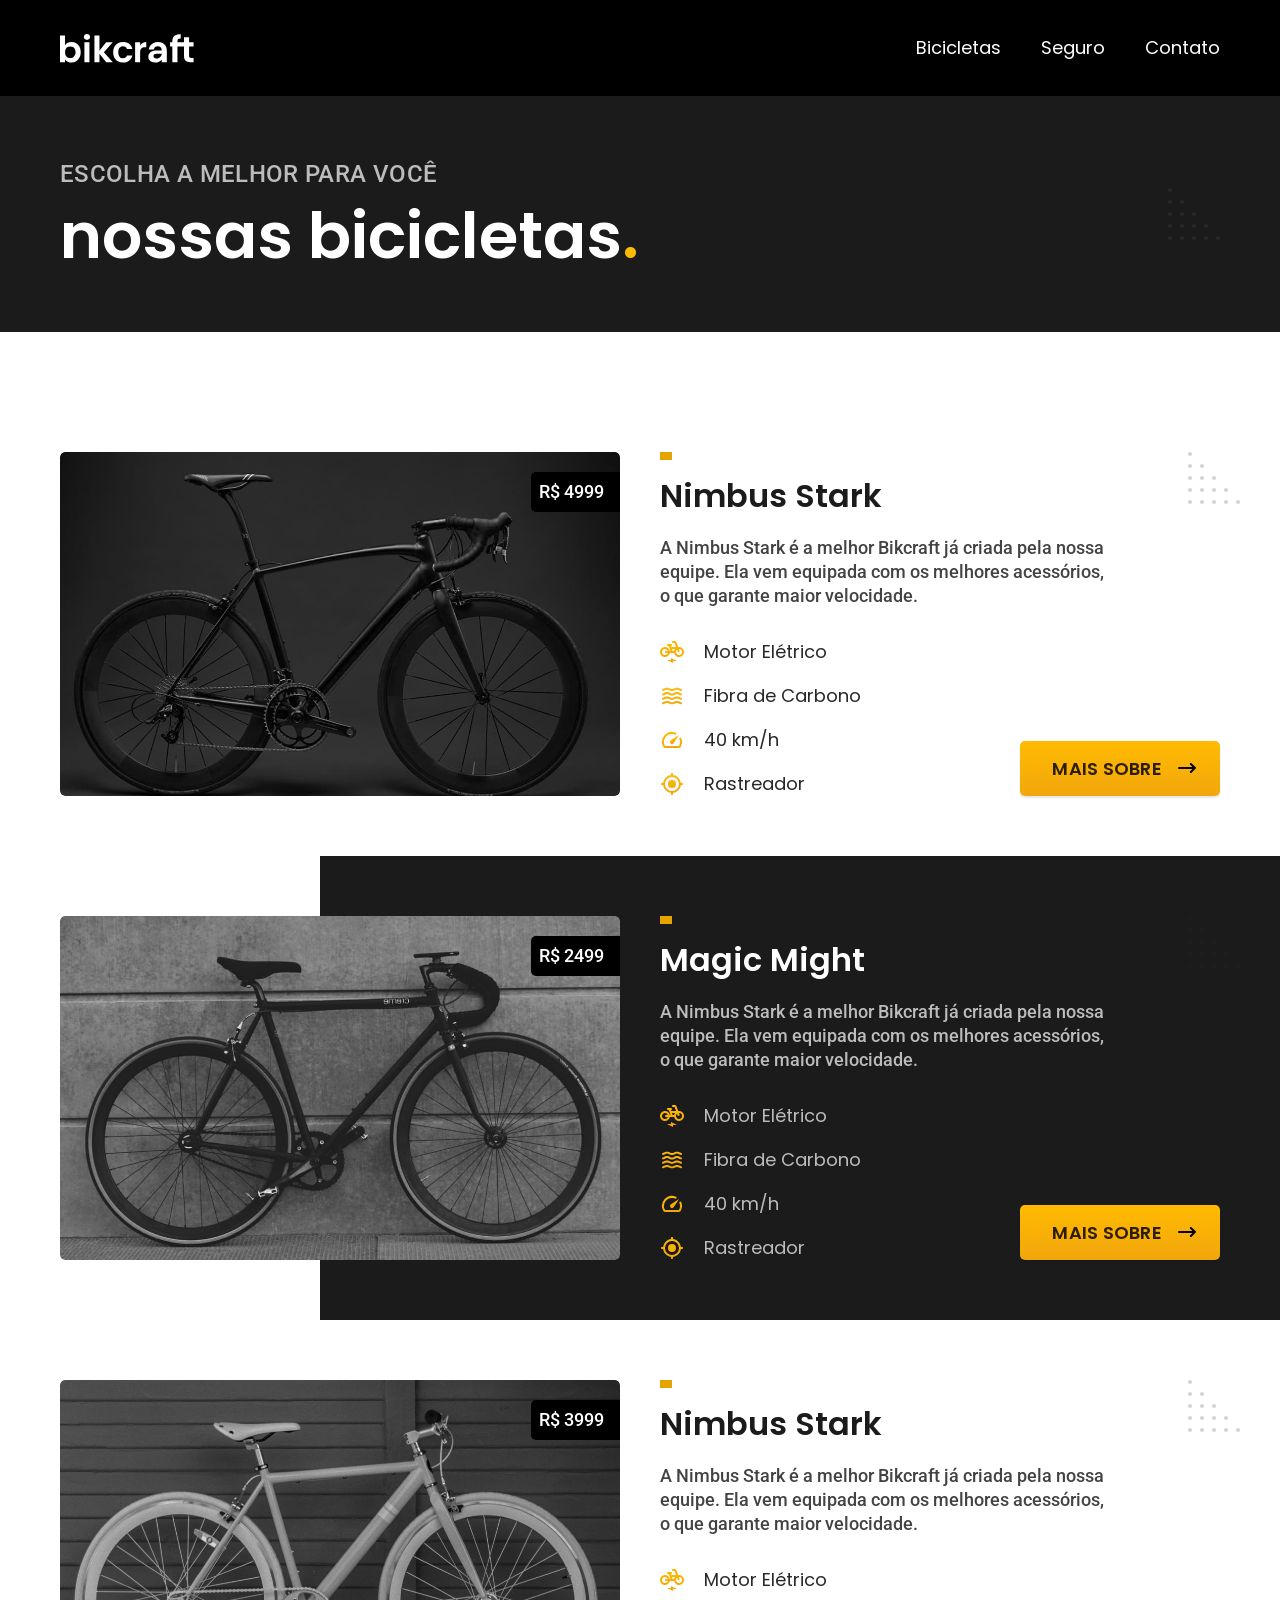
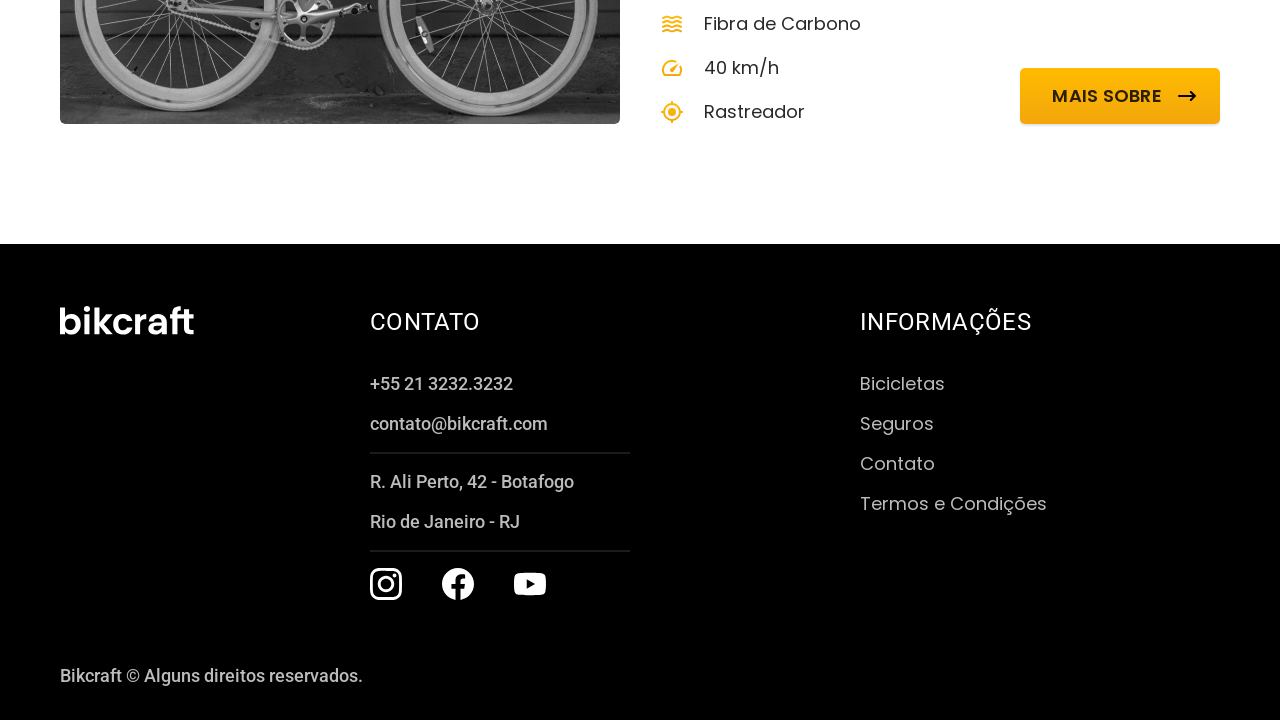
==== bicicletas.html @ 4526b9ba "feat: inicia a construcao da pagina interna das bicicletas" ====
<!DOCTYPE html>
<html lang="pt-br">

<head>
  <meta charset="UTF-8">
  <meta name="viewport" content="width=device-width, initial-scale=1.0">

  <title>Bicicletas | Bikcraft</title>
  <meta name="description" content="Confira nossa seleção de bicicletas de alta qualidade.">

  <link rel="shortcut icon" href="favicon.svg" type="image/svg+xml">
  <link rel="stylesheet" href="./css/style.css">
  <link rel="preconnect" href="https://fonts.googleapis.com">
  <link rel="preconnect" href="https://fonts.gstatic.com" crossorigin>
  <link href="https://fonts.googleapis.com/css2?family=Merriweather:ital,opsz,wght@1,18..144,700&family=Poppins:wght@400;600&family=Roboto:ital,wght@0,100..900;1,100..900&display=swap" rel="stylesheet">

<body>

  <header class="header__bg bg-c12" id="header">
    <div class="header__container">

      <a href="./" aria-label="Página inicial da Bikcraft">
        <img src="./img/bikcraft.svg" alt="Logo Bikcraft">
      </a>

      <nav aria-label="Principal">
        <ul class="header__menu font-1-m cor-0">
          <li><a href="./bicicletas.html">Bicicletas</a></li>
          <li><a href="./seguro.html">Seguro</a></li>
          <li><a href="./contato.html">Contato</a></li>
        </ul>

      </nav>
    </div>
  </header>

  <main>

    <div class="titulo__bg">
      <div class="titulo container">
        <p class="font-2-l-b uppercase cor-5">escolha a melhor para você</p>
        <h1 class="font-1-xxl cor-0">nossas bicicletas<span class="cor-p1">.</span></h1>
      </div>
    </div>

    <section id="bicicletas" class="bicicletas">
      <ul class="bicicletas__lista font-2-m cor-8">

        <li class="bike-card">
          <div class="bike-card__container container">
            <div class="bike-card__img">
              <img src="./img/bicicletas/originais/nimbus.jpg" alt="Bicicleta Nimbus Preta">
              <span class="bike-card__preco font-2-m cor-0">R$ 4999</span>
            </div>

            <div class="bike-card__info">
              <h2 class="font-1-xl cor-11">Nimbus Stark</h2>
              <p>A Nimbus Stark é a melhor Bikcraft já criada pela nossa equipe. Ela vem equipada com os melhores acessórios, o que garante maior velocidade.</p>

              <div class="bike-card__bottom">

                <ul class="bike-card__lista font-1-m cor-10">
                  <li><img src="./img/icones/eletrica.svg" alt="">Motor Elétrico</li>
                  <li><img src="./img/icones/carbono.svg" alt="">Fibra de Carbono</li>
                  <li><img src="./img/icones/velocidade.svg" alt="">40 km/h</li>
                  <li><img src="./img/icones/rastreador.svg" alt="">Rastreador</li>
                </ul>

                <a class="btn" href="./bicicletas/nimbus.html">Mais sobre</a>

              </div>
            </div>
          </div>
        </li>

        <li class="bike-card">
          <div class="bike-card__container container">
            <div class="bike-card__img">
              <img src="./img/bicicletas/originais/magic.jpg" alt="Bicicleta Magic Might Preta">
              <span class="bike-card__preco font-2-m cor-0">R$ 2499</span>
            </div>

            <div class="bike-card__info">
              <h2 class="font-1-xl cor-11">Magic Might</h2>
              <p>A Nimbus Stark é a melhor Bikcraft já criada pela nossa equipe. Ela vem equipada com os melhores acessórios, o que garante maior velocidade.</p>

              <div class="bike-card__bottom">

                <ul class="bike-card__lista font-1-m cor-10">
                  <li><img src="./img/icones/eletrica.svg" alt="">Motor Elétrico</li>
                  <li><img src="./img/icones/carbono.svg" alt="">Fibra de Carbono</li>
                  <li><img src="./img/icones/velocidade.svg" alt="">40 km/h</li>
                  <li><img src="./img/icones/rastreador.svg" alt="">Rastreador</li>
                </ul>

                <a class="btn" href="./bicicletas/nimbus.html">Mais sobre</a>

              </div>
            </div>
          </div>
        </li>

        <li class="bike-card">
          <div class="bike-card__container container">
            <div class="bike-card__img">
              <img src="./img/bicicletas/originais/nebula.jpg" alt="Bicicleta Nebula Cosmic Branca">
              <span class="bike-card__preco font-2-m cor-0">R$ 3999</span>
            </div>

            <div class="bike-card__info">
              <h2 class="font-1-xl cor-11">Nimbus Stark</h2>
              <p>A Nimbus Stark é a melhor Bikcraft já criada pela nossa equipe. Ela vem equipada com os melhores acessórios, o que garante maior velocidade.</p>

              <div class="bike-card__bottom">

                <ul class="bike-card__lista font-1-m cor-10">
                  <li><img src="./img/icones/eletrica.svg" alt="">Motor Elétrico</li>
                  <li><img src="./img/icones/carbono.svg" alt="">Fibra de Carbono</li>
                  <li><img src="./img/icones/velocidade.svg" alt="">40 km/h</li>
                  <li><img src="./img/icones/rastreador.svg" alt="">Rastreador</li>
                </ul>

                <a class="btn" href="./bicicletas/nimbus.html">Mais sobre</a>

              </div>
            </div>
          </div>
        </li>

      </ul>
    </section>

  </main>



  <footer class="footer__bg bg-c12">
    <div class="footer__container container">
      <a href="#header"><img src="./img/bikcraft.svg" alt="Logo Bikcraft"></a>

      <div class="footer__contato">
        <h3 class="font-2-l uppercase cor-0">contato</h3>

        <ul class="footer__lista contato font-2-m cor-5">
          <li><a href="tel:+552132323232">+55 21 3232.3232</a></li>
          <li><a href="mailto:contato@bikcraft.com">contato@bikcraft.com</a></li>
          <li>R. Ali Perto, 42 - Botafogo</li>
          <li>Rio de Janeiro - RJ</li>
        </ul>

        <ul class="footer__lista redes">
          <li><a href="instagram.com" target="_blank"><img src="./img/redes/instagram-p 1.svg" alt="Perfil no Instagram"></a></li>

          <li><a href="facebook.com" target="_blank"><img src="./img/redes/facebook-p 1.svg" alt="Perfil no Facebook"></a></li>

          <li><a href="youtube.com" target="_blank"><img src="./img/redes/youtube-p 1.svg" alt="Canal do Youtube"></a></li>
        </ul>
      </div>

      <div class="footer__informacoes">
        <h3 class="font-2-l uppercase cor-0">informações</h3>

        <nav>
          <ul class="footer__lista font-1-m cor-5 ">
            <li><a href="./bicicletas.html" target="_blank">Bicicletas</a></li>
            <li><a href="./seguros.html" target="_blank">Seguros</a></li>
            <li><a href="./contato.html" target="_blank">Contato</a></li>
            <li><a href="./termos.html" target="_blank">Termos e Condições</a></li>
          </ul>
        </nav>

      </div>
    </div>

    <span class="footer__copyright container font-2-m cor-5">Bikcraft © Alguns direitos reservados.</span>

  </footer>
</body>
---- css/style.css ----
/* Global */
@import url(./global/global.css);
@import url(./utilidades/tipografia.css);
@import url(./utilidades/cores.css);

@import url(./global/header.css);
@import url(./global/footer.css);

/* Utilidades */
@import url(./utilidades/componentes.css);

/* Home */
@import url(./home/main.css);
@import url(./home/bicicletas-home.css);
@import url(./home/tecnologia.css);
@import url(./home/parceiros.css);
@import url(./home/depoimentos.css);
@import url(./home/seguros.css);

/* Termos */
@import url(./termos/termos.css);

/* Bicicletas */
@import url(./bicicletas/bicicletas.css);

/* Seguros */
@import url(./seguros/seguros.css);
@import url(./seguros/vantagens.css);
@import url(./seguros/perguntas.css);

/* Nimbus Stark */
@import url(./nimbus/nimbus.css);
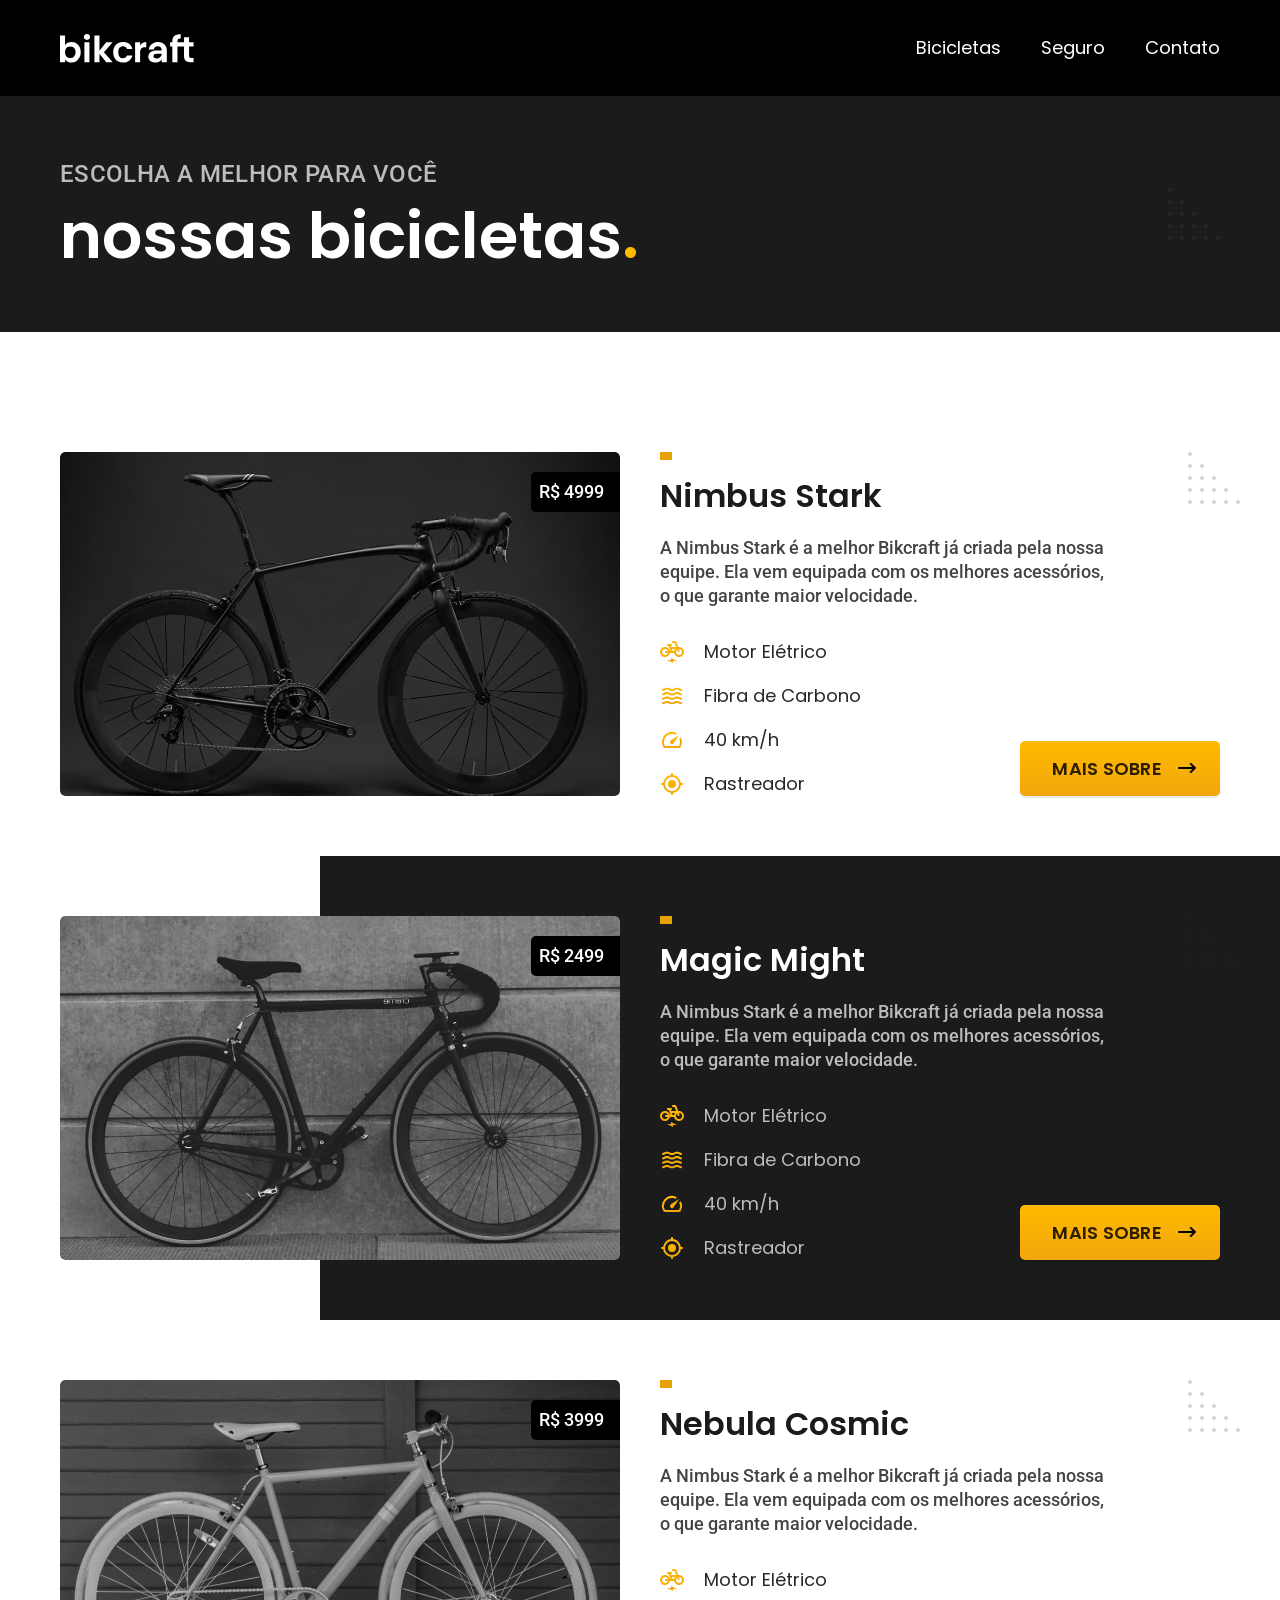
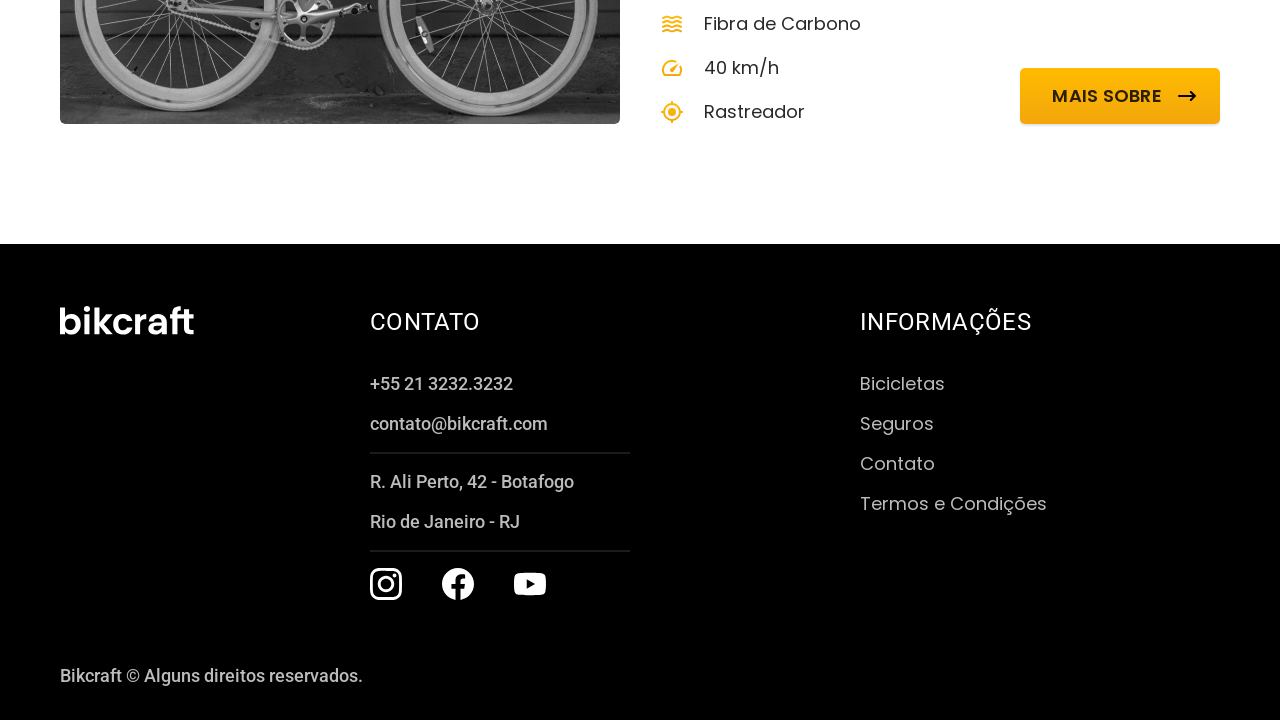
==== commit 102dd759: "fix: corrige pequenos erros de resposividade e caminhos nas paginas das bicicletas internas" ====
--- a/bicicletas.html
+++ b/bicicletas.html
@@ -93,7 +93,7 @@
                   <li><img src="./img/icones/rastreador.svg" alt="">Rastreador</li>
                 </ul>
 
-                <a class="btn" href="./bicicletas/nimbus.html">Mais sobre</a>
+                <a class="btn" href="./bicicletas/magic.html">Mais sobre</a>
 
               </div>
             </div>
@@ -108,7 +108,7 @@
             </div>
 
             <div class="bike-card__info">
-              <h2 class="font-1-xl cor-11">Nimbus Stark</h2>
+              <h2 class="font-1-xl cor-11">Nebula Cosmic</h2>
               <p>A Nimbus Stark é a melhor Bikcraft já criada pela nossa equipe. Ela vem equipada com os melhores acessórios, o que garante maior velocidade.</p>
 
               <div class="bike-card__bottom">
@@ -120,7 +120,7 @@
                   <li><img src="./img/icones/rastreador.svg" alt="">Rastreador</li>
                 </ul>
 
-                <a class="btn" href="./bicicletas/nimbus.html">Mais sobre</a>
+                <a class="btn" href="./bicicletas/nebula.html">Mais sobre</a>
 
               </div>
             </div>
--- a/css/style.css
+++ b/css/style.css
@@ -30,3 +30,5 @@
 
 /* Nimbus Stark */
 @import url(./nimbus/nimbus.css);
+@import url(./nimbus/escolha.css);
+@import url(./nimbus/seguro.css);
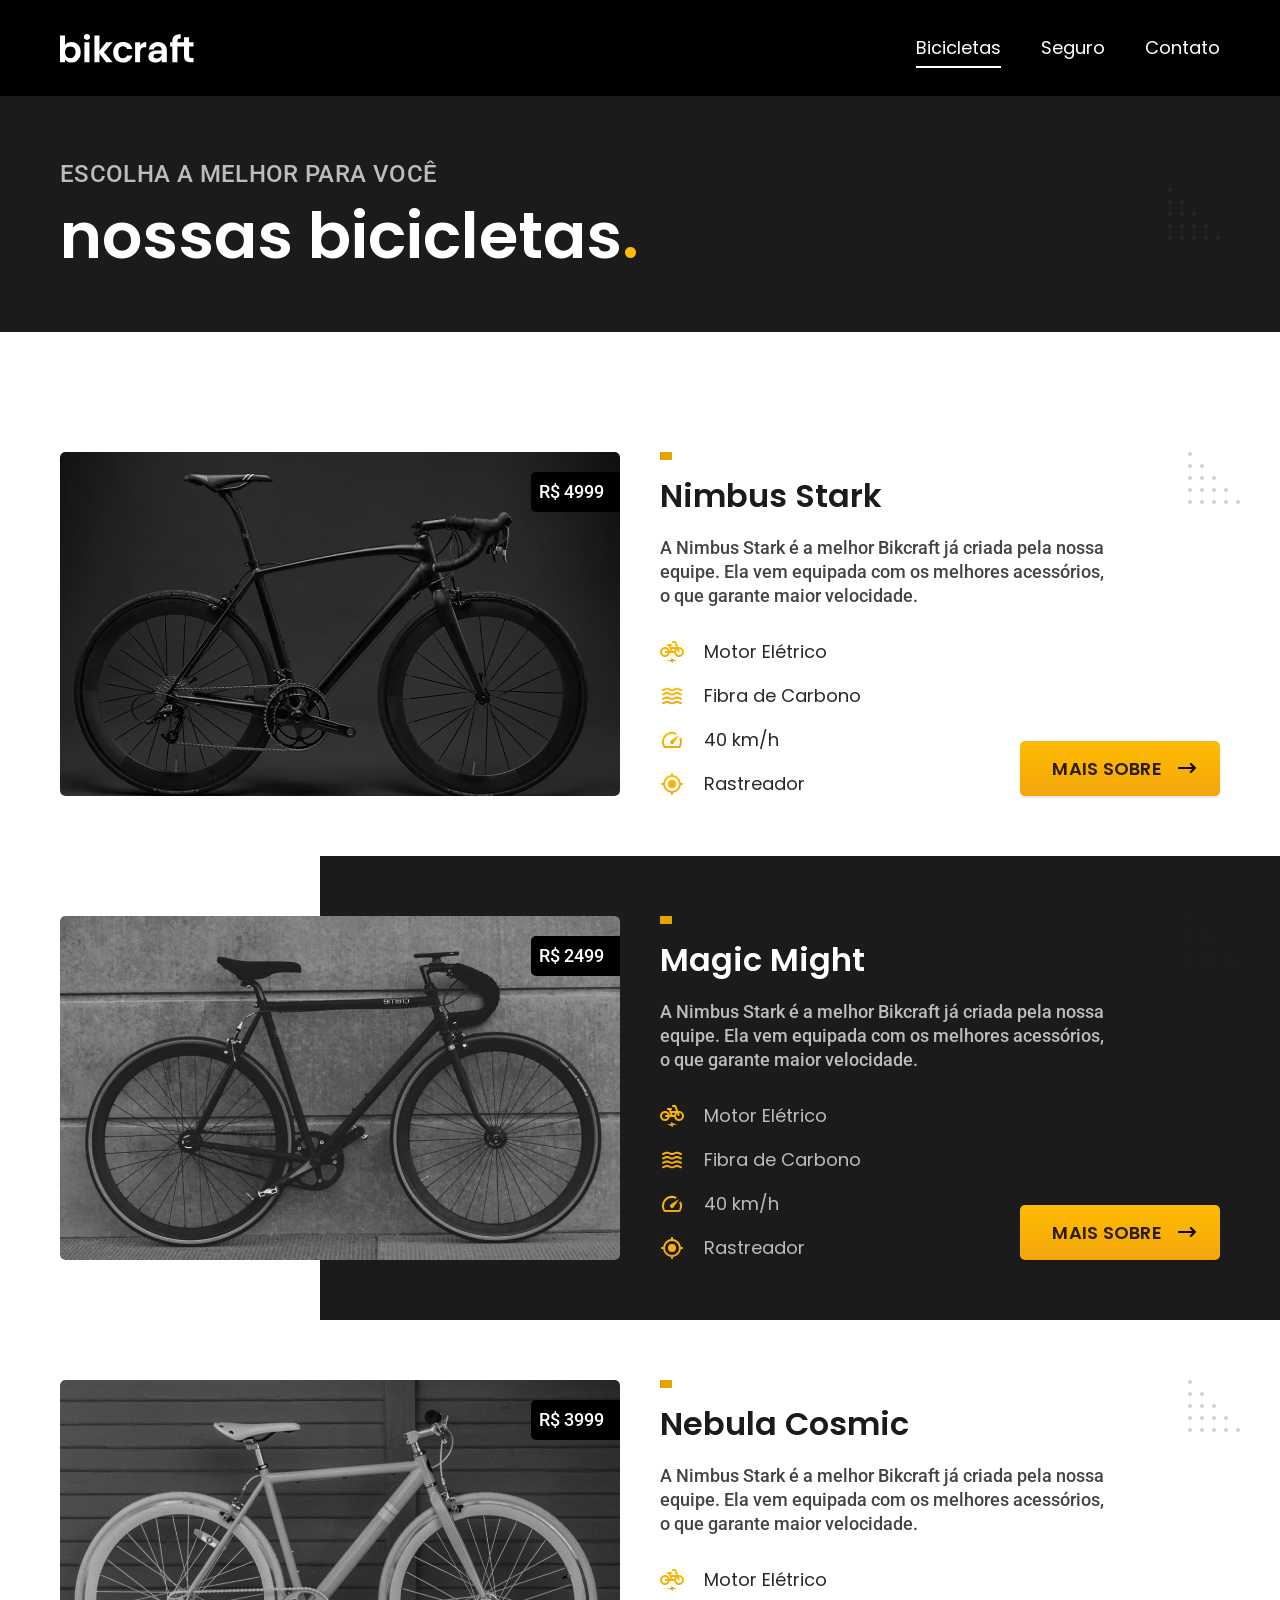
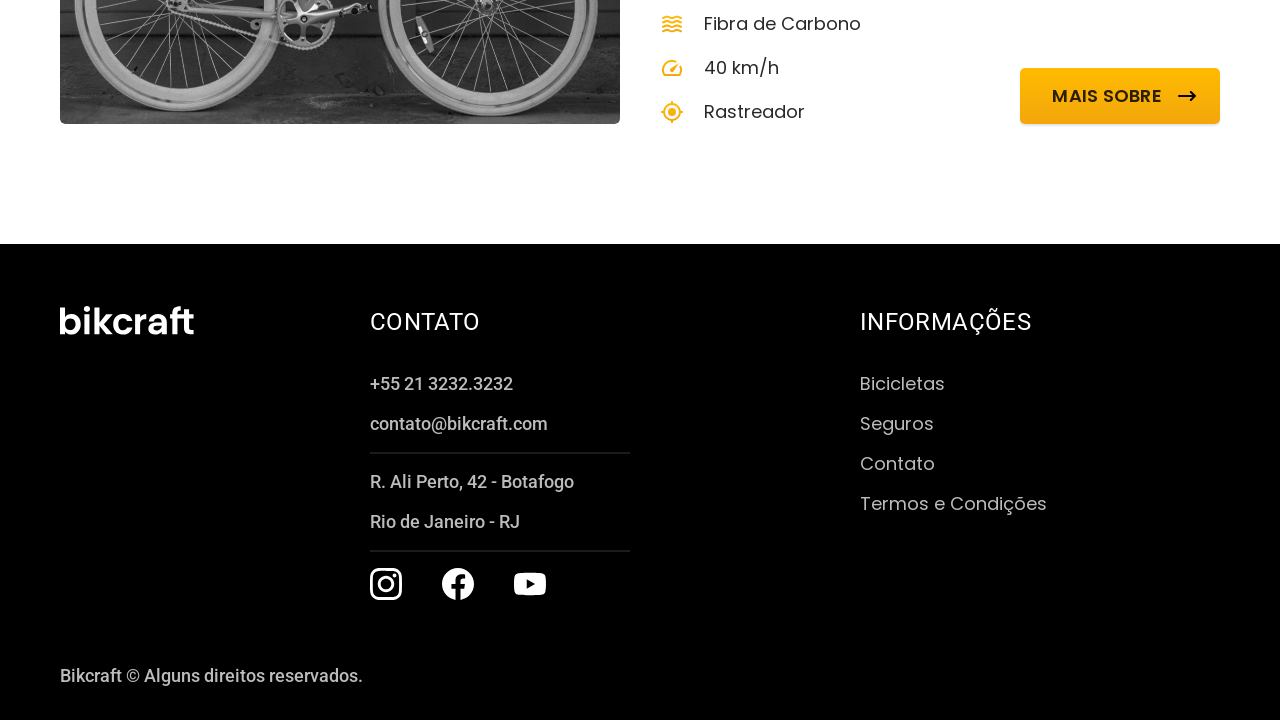
==== commit cc05bf2a: "fix/feat: corrige pequenos bugs de links e cria o js que marca a pagina atual no header" ====
--- a/bicicletas.html
+++ b/bicicletas.html
@@ -9,10 +9,13 @@
   <meta name="description" content="Confira nossa seleção de bicicletas de alta qualidade.">
 
   <link rel="shortcut icon" href="favicon.svg" type="image/svg+xml">
+  <link rel="preload" href="./css/style.css" as="style">
   <link rel="stylesheet" href="./css/style.css">
   <link rel="preconnect" href="https://fonts.googleapis.com">
   <link rel="preconnect" href="https://fonts.gstatic.com" crossorigin>
   <link href="https://fonts.googleapis.com/css2?family=Merriweather:ital,opsz,wght@1,18..144,700&family=Poppins:wght@400;600&family=Roboto:ital,wght@0,100..900;1,100..900&display=swap" rel="stylesheet">
+  <script src="./js/script.js" defer></script>
+</head>
 
 <body>
 
@@ -20,7 +23,7 @@
     <div class="header__container">
 
       <a href="./" aria-label="Página inicial da Bikcraft">
-        <img src="./img/bikcraft.svg" alt="Logo Bikcraft">
+        <img src="./img/bikcraft.svg" width="136" height="32" alt="Logo Bikcraft">
       </a>
 
       <nav aria-label="Principal">
@@ -49,7 +52,7 @@
         <li class="bike-card">
           <div class="bike-card__container container">
             <div class="bike-card__img">
-              <img src="./img/bicicletas/originais/nimbus.jpg" alt="Bicicleta Nimbus Preta">
+              <img src="./img/bicicletas/originais/nimbus.jpg" width="1120" height="680" alt="Bicicleta Nimbus Preta">
               <span class="bike-card__preco font-2-m cor-0">R$ 4999</span>
             </div>
 
@@ -60,10 +63,10 @@
               <div class="bike-card__bottom">
 
                 <ul class="bike-card__lista font-1-m cor-10">
-                  <li><img src="./img/icones/eletrica.svg" alt="">Motor Elétrico</li>
-                  <li><img src="./img/icones/carbono.svg" alt="">Fibra de Carbono</li>
-                  <li><img src="./img/icones/velocidade.svg" alt="">40 km/h</li>
-                  <li><img src="./img/icones/rastreador.svg" alt="">Rastreador</li>
+                  <li><img src="./img/icones/eletrica.svg" width="32" height="32" alt="">Motor Elétrico</li>
+                  <li><img src="./img/icones/carbono.svg" width="32" height="32" alt="">Fibra de Carbono</li>
+                  <li><img src="./img/icones/velocidade.svg" width="32" height="32" alt="">40 km/h</li>
+                  <li><img src="./img/icones/rastreador.svg" width="32" height="32" alt="">Rastreador</li>
                 </ul>
 
                 <a class="btn" href="./bicicletas/nimbus.html">Mais sobre</a>
@@ -76,7 +79,7 @@
         <li class="bike-card">
           <div class="bike-card__container container">
             <div class="bike-card__img">
-              <img src="./img/bicicletas/originais/magic.jpg" alt="Bicicleta Magic Might Preta">
+              <img src="./img/bicicletas/originais/magic.jpg" width="1120" height="680" alt="Bicicleta Magic Might Preta">
               <span class="bike-card__preco font-2-m cor-0">R$ 2499</span>
             </div>
 
@@ -87,10 +90,10 @@
               <div class="bike-card__bottom">
 
                 <ul class="bike-card__lista font-1-m cor-10">
-                  <li><img src="./img/icones/eletrica.svg" alt="">Motor Elétrico</li>
-                  <li><img src="./img/icones/carbono.svg" alt="">Fibra de Carbono</li>
-                  <li><img src="./img/icones/velocidade.svg" alt="">40 km/h</li>
-                  <li><img src="./img/icones/rastreador.svg" alt="">Rastreador</li>
+                  <li><img src="./img/icones/eletrica.svg" width="32" height="32" alt="">Motor Elétrico</li>
+                  <li><img src="./img/icones/carbono.svg" width="32" height="32" alt="">Fibra de Carbono</li>
+                  <li><img src="./img/icones/velocidade.svg" width="32" height="32" alt="">40 km/h</li>
+                  <li><img src="./img/icones/rastreador.svg" width="32" height="32" alt="">Rastreador</li>
                 </ul>
 
                 <a class="btn" href="./bicicletas/magic.html">Mais sobre</a>
@@ -103,7 +106,7 @@
         <li class="bike-card">
           <div class="bike-card__container container">
             <div class="bike-card__img">
-              <img src="./img/bicicletas/originais/nebula.jpg" alt="Bicicleta Nebula Cosmic Branca">
+              <img src="./img/bicicletas/originais/nebula.jpg" width="1120" height="680" alt="Bicicleta Nebula Cosmic Branca">
               <span class="bike-card__preco font-2-m cor-0">R$ 3999</span>
             </div>
 
@@ -114,10 +117,10 @@
               <div class="bike-card__bottom">
 
                 <ul class="bike-card__lista font-1-m cor-10">
-                  <li><img src="./img/icones/eletrica.svg" alt="">Motor Elétrico</li>
-                  <li><img src="./img/icones/carbono.svg" alt="">Fibra de Carbono</li>
-                  <li><img src="./img/icones/velocidade.svg" alt="">40 km/h</li>
-                  <li><img src="./img/icones/rastreador.svg" alt="">Rastreador</li>
+                  <li><img src="./img/icones/eletrica.svg" width="32" height="32" alt="">Motor Elétrico</li>
+                  <li><img src="./img/icones/carbono.svg" width="32" height="32" alt="">Fibra de Carbono</li>
+                  <li><img src="./img/icones/velocidade.svg" width="32" height="32" alt="">40 km/h</li>
+                  <li><img src="./img/icones/rastreador.svg" width="32" height="32" alt="">Rastreador</li>
                 </ul>
 
                 <a class="btn" href="./bicicletas/nebula.html">Mais sobre</a>
@@ -136,7 +139,7 @@
 
   <footer class="footer__bg bg-c12">
     <div class="footer__container container">
-      <a href="#header"><img src="./img/bikcraft.svg" alt="Logo Bikcraft"></a>
+      <a href="#header"><img src="./img/bikcraft.svg" width="136" height="32" alt="Logo Bikcraft"></a>
 
       <div class="footer__contato">
         <h3 class="font-2-l uppercase cor-0">contato</h3>
@@ -149,11 +152,11 @@
         </ul>
 
         <ul class="footer__lista redes">
-          <li><a href="instagram.com" target="_blank"><img src="./img/redes/instagram-p 1.svg" alt="Perfil no Instagram"></a></li>
+          <li><a href="instagram.com" target="_blank"><img src="./img/redes/instagram-p 1.svg" width="32" height="32" alt="Perfil no Instagram"></a></li>
 
-          <li><a href="facebook.com" target="_blank"><img src="./img/redes/facebook-p 1.svg" alt="Perfil no Facebook"></a></li>
+          <li><a href="facebook.com" target="_blank"><img src="./img/redes/facebook-p 1.svg" width="32" height="32" alt="Perfil no Facebook"></a></li>
 
-          <li><a href="youtube.com" target="_blank"><img src="./img/redes/youtube-p 1.svg" alt="Canal do Youtube"></a></li>
+          <li><a href="youtube.com" target="_blank"><img src="./img/redes/youtube-p 1.svg" width="32" height="32" alt="Canal do Youtube"></a></li>
         </ul>
       </div>
 
@@ -163,7 +166,7 @@
         <nav>
           <ul class="footer__lista font-1-m cor-5 ">
             <li><a href="./bicicletas.html" target="_blank">Bicicletas</a></li>
-            <li><a href="./seguros.html" target="_blank">Seguros</a></li>
+            <li><a href="./seguro.html" target="_blank">Seguros</a></li>
             <li><a href="./contato.html" target="_blank">Contato</a></li>
             <li><a href="./termos.html" target="_blank">Termos e Condições</a></li>
           </ul>
--- a/css/style.css
+++ b/css/style.css
@@ -8,6 +8,7 @@
 
 /* Utilidades */
 @import url(./utilidades/componentes.css);
+@import url(./utilidades/formulario.css);
 
 /* Home */
 @import url(./home/main.css);
@@ -32,3 +33,10 @@
 @import url(./nimbus/nimbus.css);
 @import url(./nimbus/escolha.css);
 @import url(./nimbus/seguro.css);
+
+/* Contato */
+@import url(./contato/contato.css);
+@import url(./contato/localizacao.css);
+
+/* Orçamento */
+@import url(./orcamento/orcamento.css);
--- a/css/style.css
+++ b/css/style.css
@@ -8,6 +8,7 @@
 
 /* Utilidades */
 @import url(./utilidades/componentes.css);
+@import url(./utilidades/formulario.css);
 
 /* Home */
 @import url(./home/main.css);
@@ -32,3 +33,10 @@
 @import url(./nimbus/nimbus.css);
 @import url(./nimbus/escolha.css);
 @import url(./nimbus/seguro.css);
+
+/* Contato */
+@import url(./contato/contato.css);
+@import url(./contato/localizacao.css);
+
+/* Orçamento */
+@import url(./orcamento/orcamento.css);
